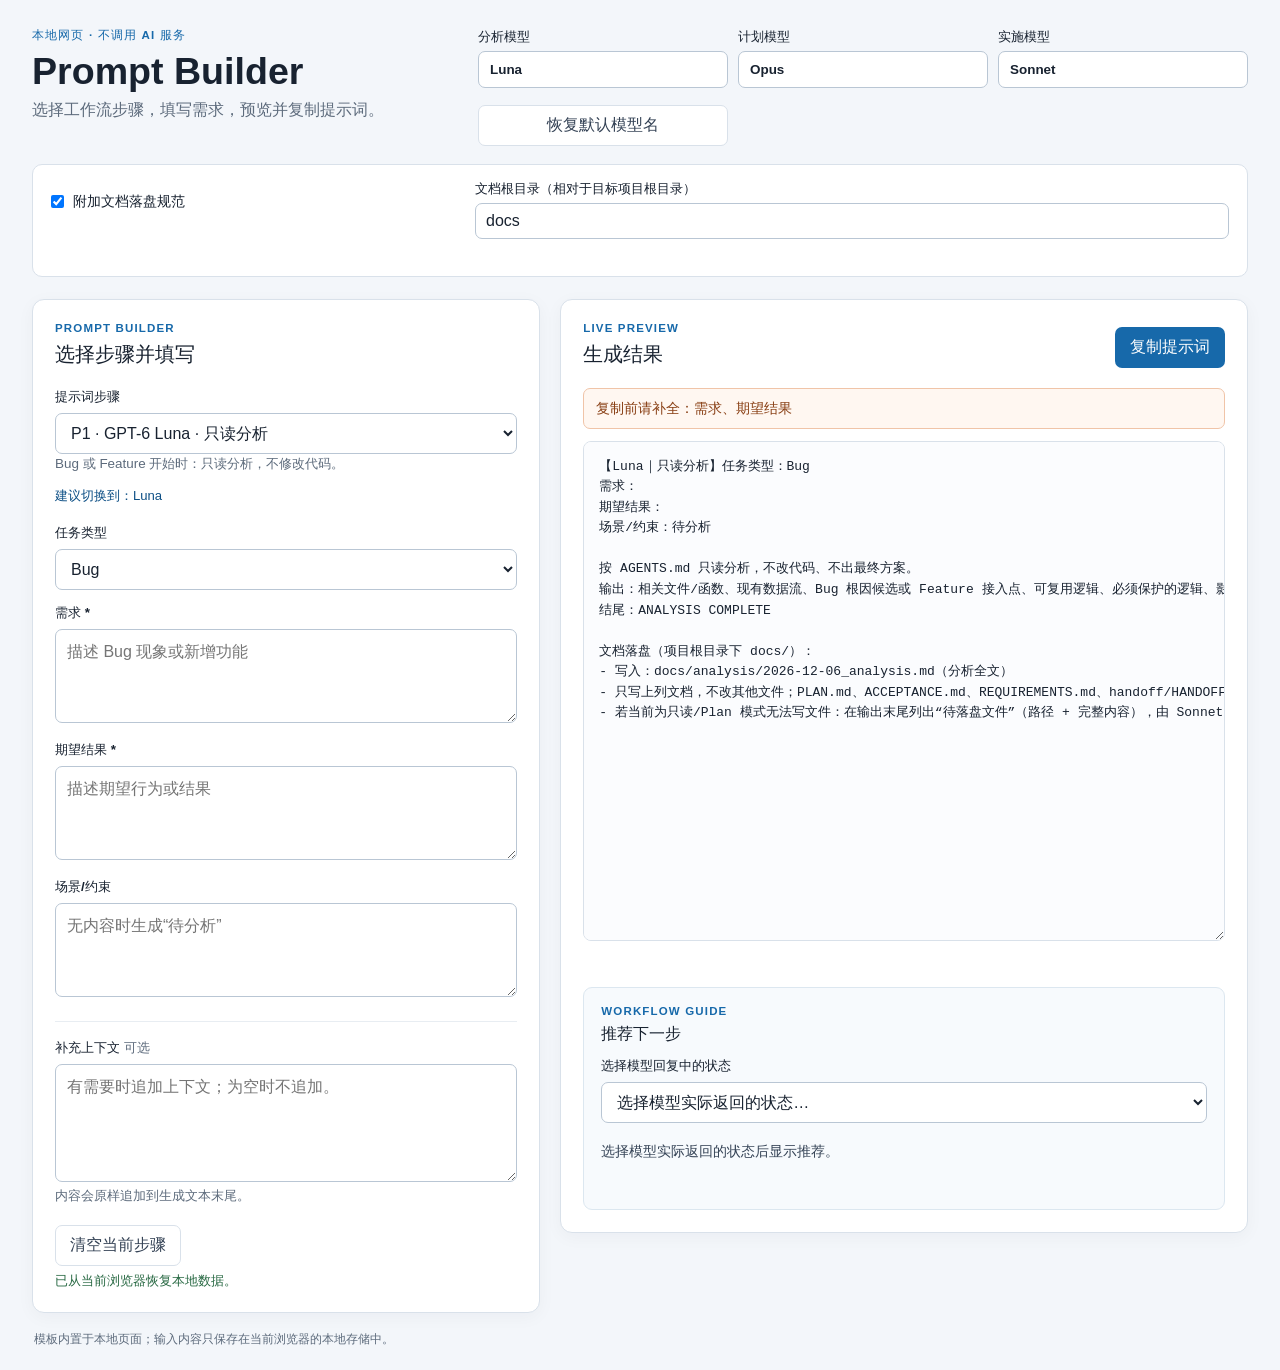
==== app/index.html @ 2aa8c2e6 "Initial commit" ====
<!doctype html>
<html lang="zh-CN">
<head>
  <meta charset="utf-8">
  <meta name="viewport" content="width=device-width, initial-scale=1">
  <meta name="color-scheme" content="light">
  <title>Prompt Builder</title>
  <link rel="stylesheet" href="style.css">
  <script defer src="templates.js"></script>
  <script defer src="app.js"></script>
</head>
<body>
  <div id="app" class="page-shell">
    <header class="page-header">
      <div>
        <p class="eyebrow">本地网页 · 不调用 AI 服务</p>
        <h1>Prompt Builder</h1>
        <p class="subtitle">选择工作流步骤，填写需求，预览并复制提示词。</p>
      </div>
      <div class="model-settings" aria-label="模型名称设置">
        <label>分析模型<input id="model-analyst" autocomplete="off" maxlength="80"></label>
        <label>计划模型<input id="model-planner" autocomplete="off" maxlength="80"></label>
        <label>实施模型<input id="model-implementer" autocomplete="off" maxlength="80"></label>
        <button id="reset-models" class="button button-quiet" type="button">恢复默认模型名</button>
      </div>
    </header>

    <section class="doc-settings" aria-label="文档落盘规范设置">
      <label class="doc-toggle-label" for="doc-rules-toggle">
        <input id="doc-rules-toggle" type="checkbox">
        附加文档落盘规范
      </label>
      <div class="doc-root-field">
        <label class="field-label" for="docs-root">文档根目录（相对于目标项目根目录）</label>
        <input id="docs-root" class="control" type="text" value="docs" autocomplete="off" spellcheck="false">
        <p id="docs-root-notice" class="help-text" role="status" aria-live="polite"></p>
      </div>
    </section>

    <main class="workspace">
      <section class="panel editor-panel" aria-labelledby="editor-heading">
        <div class="panel-heading">
          <div>
            <p class="eyebrow">PROMPT BUILDER</p>
            <h2 id="editor-heading">选择步骤并填写</h2>
          </div>
        </div>

        <label class="field-label" for="step-select">提示词步骤</label>
        <select id="step-select" class="control"></select>
        <p id="step-description" class="help-text"></p>
        <p id="role-hint" class="role-hint"></p>

        <div id="step-fields" class="step-fields"></div>

        <div class="context-block">
          <label class="field-label" for="extra-context">补充上下文 <span class="optional">可选</span></label>
          <textarea id="extra-context" class="control" rows="4" placeholder="有需要时追加上下文；为空时不追加。"></textarea>
          <p class="help-text">内容会原样追加到生成文本末尾。</p>
        </div>

        <div class="editor-actions">
          <button id="clear-step" class="button button-quiet" type="button">清空当前步骤</button>
          <button id="write-agents" class="button button-secondary" type="button" hidden>选择 AGENTS.md 并回写</button>
        </div>
        <p id="storage-status" class="status-text" role="status" aria-live="polite"></p>
      </section>

      <section class="panel output-panel" aria-labelledby="preview-heading">
        <div class="preview-heading-row">
          <div>
            <p class="eyebrow">LIVE PREVIEW</p>
            <h2 id="preview-heading">生成结果</h2>
          </div>
          <button id="copy-prompt" class="button button-primary" type="button">复制提示词</button>
        </div>
        <div id="validation-message" class="validation-message" role="alert" hidden></div>
        <textarea id="prompt-preview" class="preview" aria-label="提示词预览" spellcheck="false" readonly></textarea>
        <p id="copy-status" class="status-text" role="status" aria-live="polite"></p>

        <section class="recommendation" aria-labelledby="recommend-heading">
          <div>
            <p class="eyebrow">WORKFLOW GUIDE</p>
            <h3 id="recommend-heading">推荐下一步</h3>
          </div>
          <label class="field-label" for="status-select">选择模型回复中的状态</label>
          <select id="status-select" class="control"></select>
          <div id="recommend-result" class="recommend-result" aria-live="polite">
            选择当前步骤后，再选择模型实际返回的状态。
          </div>
          <button id="go-next" class="button button-secondary" type="button" hidden></button>
        </section>
      </section>
    </main>

    <dialog id="write-dialog" class="write-dialog">
      <form method="dialog" class="dialog-content">
        <h2>确认回写 AGENTS.md</h2>
        <p id="write-summary" class="help-text"></p>
        <div class="diff-grid">
          <section><h3>原规则</h3><pre id="old-rules" class="diff-box"></pre></section>
          <section><h3>新规则</h3><pre id="new-rules" class="diff-box"></pre></section>
        </div>
        <p class="warning-text">确认后只写入目标规则章节。建议先使用临时文件验证。</p>
        <div class="dialog-actions">
          <button id="cancel-write" class="button button-quiet" type="button">取消</button>
          <button id="confirm-write" class="button button-primary" type="button">确认写入</button>
        </div>
      </form>
    </dialog>

    <footer class="page-footer">模板内置于本地页面；输入内容只保存在当前浏览器的本地存储中。</footer>
  </div>
</body>
</html>
---- app/style.css ----
:root {
  font-family: "Segoe UI", "Microsoft YaHei", sans-serif;
  color: #182230;
  background: #f3f6fa;
  font-synthesis: none;
  text-rendering: optimizeLegibility;
  --blue: #1769aa;
  --blue-dark: #0d4f85;
  --border: #d9e1ea;
  --muted: #5d6b7c;
  --panel: #fff;
}

* { box-sizing: border-box; }
body { margin: 0; min-width: 320px; }
button, input, select, textarea { font: inherit; }
button { cursor: pointer; }
.page-shell { max-width: 1440px; margin: 0 auto; padding: 28px 32px 22px; }
.page-header { display: flex; justify-content: space-between; gap: 28px; align-items: flex-start; margin-bottom: 22px; }
h1, h2, h3, p { margin-top: 0; }
h1 { font-size: clamp(1.7rem, 3vw, 2.35rem); margin-bottom: 7px; }
h2 { font-size: 1.25rem; margin: 0; }
h3 { font-size: 1rem; margin-bottom: 12px; }
.subtitle { color: var(--muted); margin-bottom: 0; }
.eyebrow { color: var(--blue); font-size: .72rem; font-weight: 750; letter-spacing: .1em; margin-bottom: 7px; }
.model-settings { display: grid; grid-template-columns: repeat(3, minmax(125px, 1fr)); gap: 10px; min-width: min(620px, 55vw); }
.model-settings label, .field-label { display: block; font-size: .84rem; font-weight: 650; margin-bottom: 7px; }
.model-settings input { width: 100%; margin-top: 5px; }
.doc-settings { display: grid; grid-template-columns: minmax(220px, .7fr) minmax(320px, 1.3fr); gap: 18px; align-items: start; margin: -4px 0 22px; padding: 15px 18px; border: 1px solid var(--border); border-radius: 10px; background: #fff; }
.doc-toggle-label { display: flex; align-items: center; gap: 9px; min-height: 42px; font-size: .9rem; font-weight: 650; }
.doc-toggle-label input { width: auto; margin: 0; }
.doc-root-field .field-label { margin-bottom: 5px; }
.doc-root-field .control { padding: 8px 10px; }
.doc-root-field .help-text { min-height: 1.25em; margin: 5px 0 0; }
.workspace { display: grid; grid-template-columns: minmax(320px, .85fr) minmax(440px, 1.15fr); gap: 20px; align-items: start; }
.panel { min-width: 0; background: var(--panel); border: 1px solid var(--border); border-radius: 12px; padding: 22px; box-shadow: 0 4px 18px rgb(24 34 48 / 4%); }
.panel-heading, .preview-heading-row { display: flex; justify-content: space-between; align-items: center; gap: 12px; margin-bottom: 20px; }
.control, input { width: 100%; border: 1px solid #b9c6d4; border-radius: 7px; background: #fff; color: inherit; padding: 10px 11px; }
.control:focus, input:focus, button:focus-visible { outline: 3px solid rgb(23 105 170 / 22%); outline-offset: 1px; border-color: var(--blue); }
textarea.control { resize: vertical; min-height: 90px; line-height: 1.5; }
.step-fields { margin-top: 19px; }
.step-description, .help-text { color: var(--muted); font-size: .84rem; line-height: 1.5; }
.step-description { margin: 8px 0 5px; }
.role-hint { color: var(--blue-dark); font-size: .82rem; margin: 0 0 8px; }
.field { margin: 14px 0; }
.field textarea { min-height: 74px; }
.field-label .optional { color: var(--muted); font-weight: 400; }
.context-block { border-top: 1px solid #e8edf2; margin-top: 20px; padding-top: 17px; }
.editor-actions { display: flex; flex-wrap: wrap; gap: 10px; margin-top: 18px; }
.button { border: 1px solid transparent; border-radius: 7px; padding: 9px 14px; font-weight: 650; transition: background .12s ease, border-color .12s ease; }
.button-primary { color: #fff; background: var(--blue); }
.button-primary:hover { background: var(--blue-dark); }
.button-secondary { color: var(--blue-dark); background: #eaf3fb; border-color: #c7ddef; }
.button-secondary:hover { background: #dbeefa; }
.button-quiet { color: #344255; background: #fff; border-color: var(--border); }
.button-quiet:hover { background: #f4f7fa; }
.preview-heading-row { align-items: flex-end; }
.preview { width: 100%; min-height: 500px; resize: vertical; border: 1px solid var(--border); border-radius: 8px; padding: 15px; color: #182230; background: #fbfcfe; font: 13px/1.58 Consolas, "Cascadia Code", monospace; white-space: pre; overflow: auto; }
.validation-message { margin: 0 0 12px; border: 1px solid #f0c4a8; background: #fff7f1; color: #883e13; padding: 10px 12px; border-radius: 7px; font-size: .88rem; }
.status-text { min-height: 1.2em; margin: 6px 0 0; color: #286943; font-size: .83rem; }
.recommendation { margin-top: 20px; padding: 17px; border: 1px solid #dce7f0; border-radius: 9px; background: #f7fafd; }
.recommendation .control { margin-bottom: 12px; }
.recommend-result { color: #344255; min-height: 2.7em; font-size: .9rem; line-height: 1.5; margin: 6px 0 12px; }
.list-row { display: grid; grid-template-columns: 1fr auto; gap: 8px; margin: 8px 0; }
.list-row input { min-width: 0; }
.add-row { margin-top: 4px; }
.write-dialog { width: min(1000px, calc(100% - 28px)); max-height: 90vh; padding: 0; border: 1px solid var(--border); border-radius: 12px; box-shadow: 0 20px 70px rgb(0 0 0 / 25%); }
.write-dialog::backdrop { background: rgb(12 22 34 / 55%); }
.dialog-content { padding: 22px; }
.diff-grid { display: grid; grid-template-columns: 1fr 1fr; gap: 12px; }
.diff-box { min-height: 180px; max-height: 38vh; overflow: auto; white-space: pre-wrap; overflow-wrap: anywhere; padding: 12px; border: 1px solid var(--border); border-radius: 7px; background: #f8fafc; font: 12px/1.5 Consolas, monospace; }
.warning-text { color: #80520b; font-size: .85rem; }
.dialog-actions { display: flex; justify-content: flex-end; gap: 10px; }
.page-footer { color: var(--muted); font-size: .78rem; padding: 18px 2px 0; }
@media (max-width: 950px) {
  .page-header { display: block; }
  .model-settings { margin-top: 20px; min-width: 0; }
  .workspace { grid-template-columns: 1fr; }
  .preview { min-height: 360px; }
}
@media (max-width: 560px) {
  .page-shell { padding: 18px 12px; }
  .panel { padding: 16px; }
  .model-settings { grid-template-columns: 1fr; }
  .doc-settings { grid-template-columns: 1fr; }
  .preview-heading-row { align-items: flex-start; flex-direction: column; }
  .diff-grid { grid-template-columns: 1fr; }
}
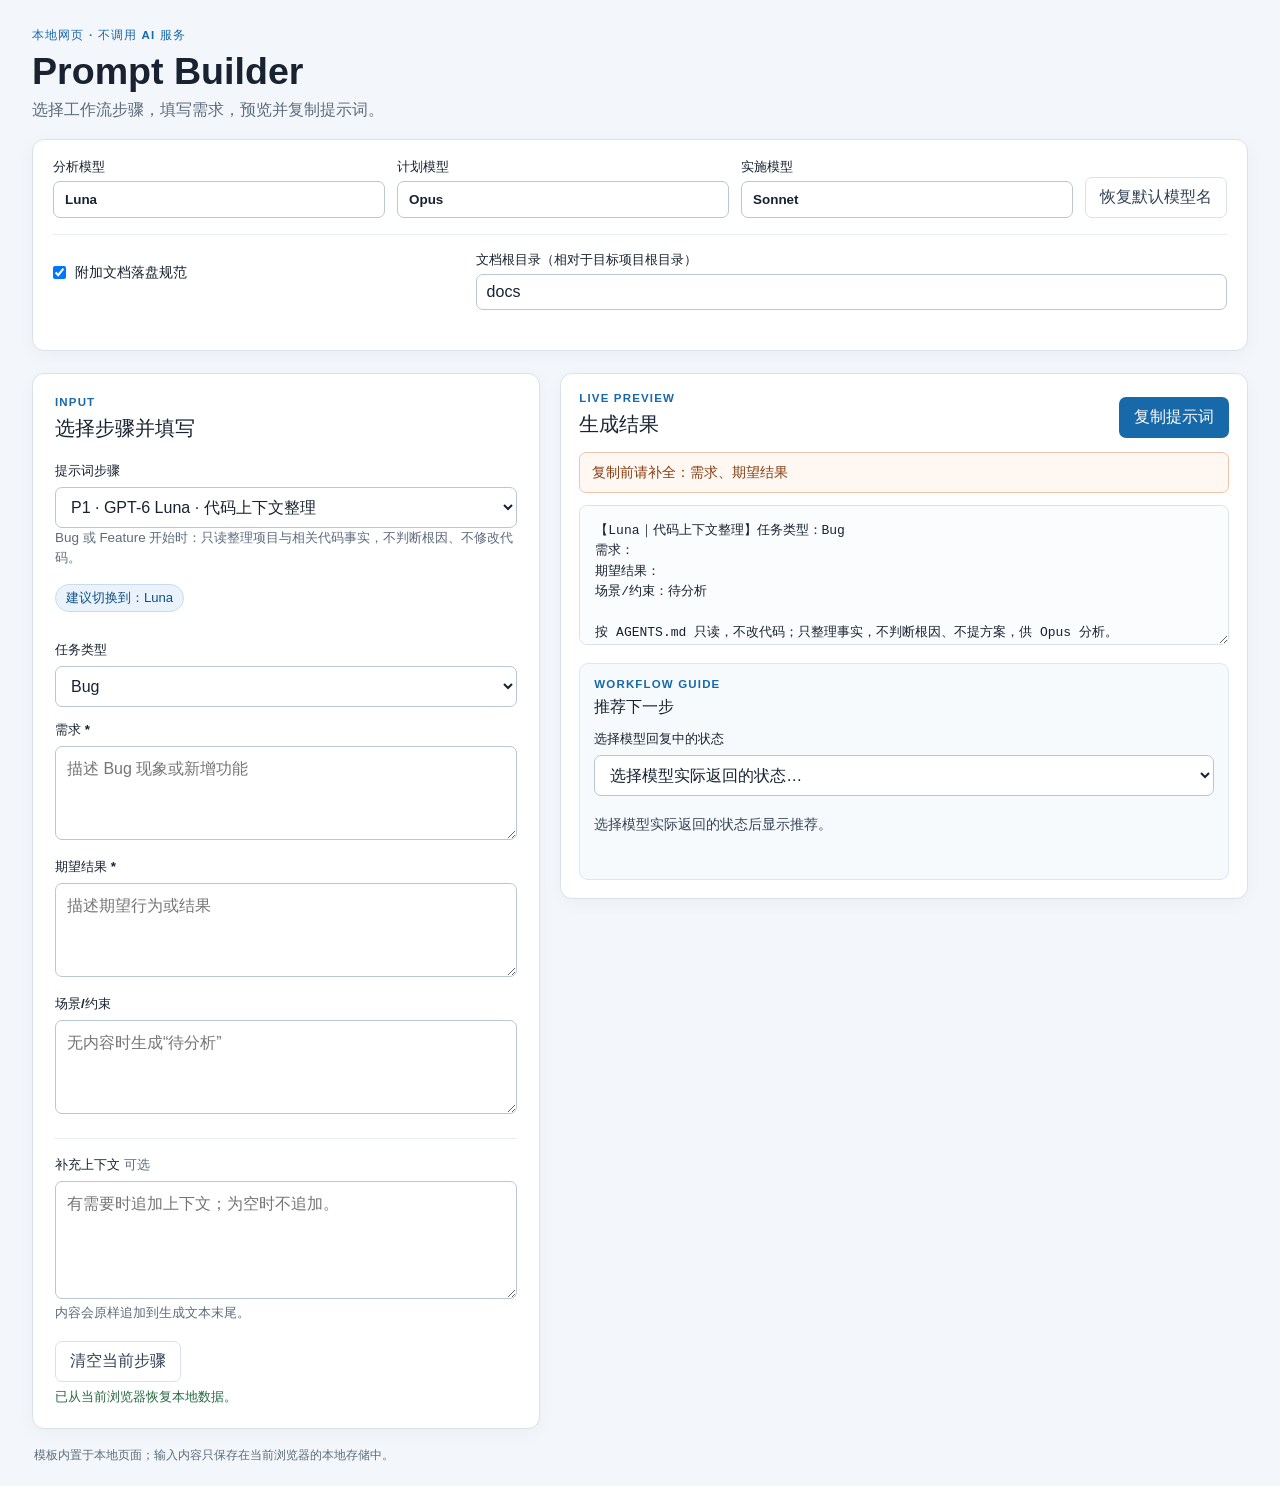
==== commit 800d1c60: "modify UI" ====
--- a/app/index.html
+++ b/app/index.html
@@ -17,31 +17,34 @@
         <h1>Prompt Builder</h1>
         <p class="subtitle">选择工作流步骤，填写需求，预览并复制提示词。</p>
       </div>
+    </header>
+
+    <div class="global-settings">
       <div class="model-settings" aria-label="模型名称设置">
         <label>分析模型<input id="model-analyst" autocomplete="off" maxlength="80"></label>
         <label>计划模型<input id="model-planner" autocomplete="off" maxlength="80"></label>
         <label>实施模型<input id="model-implementer" autocomplete="off" maxlength="80"></label>
         <button id="reset-models" class="button button-quiet" type="button">恢复默认模型名</button>
       </div>
-    </header>
 
-    <section class="doc-settings" aria-label="文档落盘规范设置">
-      <label class="doc-toggle-label" for="doc-rules-toggle">
-        <input id="doc-rules-toggle" type="checkbox">
-        附加文档落盘规范
-      </label>
-      <div class="doc-root-field">
-        <label class="field-label" for="docs-root">文档根目录（相对于目标项目根目录）</label>
-        <input id="docs-root" class="control" type="text" value="docs" autocomplete="off" spellcheck="false">
-        <p id="docs-root-notice" class="help-text" role="status" aria-live="polite"></p>
-      </div>
-    </section>
+      <section class="doc-settings" aria-label="文档落盘规范设置">
+        <label class="doc-toggle-label" for="doc-rules-toggle">
+          <input id="doc-rules-toggle" type="checkbox">
+          附加文档落盘规范
+        </label>
+        <div class="doc-root-field">
+          <label class="field-label" for="docs-root">文档根目录（相对于目标项目根目录）</label>
+          <input id="docs-root" class="control" type="text" value="docs" autocomplete="off" spellcheck="false">
+          <p id="docs-root-notice" class="help-text" role="status" aria-live="polite"></p>
+        </div>
+      </section>
+    </div>
 
     <main class="workspace">
       <section class="panel editor-panel" aria-labelledby="editor-heading">
         <div class="panel-heading">
           <div>
-            <p class="eyebrow">PROMPT BUILDER</p>
+            <p class="eyebrow">INPUT</p>
             <h2 id="editor-heading">选择步骤并填写</h2>
           </div>
         </div>
--- a/app/style.css
+++ b/app/style.css
@@ -16,17 +16,20 @@
 button, input, select, textarea { font: inherit; }
 button { cursor: pointer; }
 .page-shell { max-width: 1440px; margin: 0 auto; padding: 28px 32px 22px; }
-.page-header { display: flex; justify-content: space-between; gap: 28px; align-items: flex-start; margin-bottom: 22px; }
+.page-header { display: block; margin-bottom: 18px; }
 h1, h2, h3, p { margin-top: 0; }
 h1 { font-size: clamp(1.7rem, 3vw, 2.35rem); margin-bottom: 7px; }
 h2 { font-size: 1.25rem; margin: 0; }
 h3 { font-size: 1rem; margin-bottom: 12px; }
 .subtitle { color: var(--muted); margin-bottom: 0; }
 .eyebrow { color: var(--blue); font-size: .72rem; font-weight: 750; letter-spacing: .1em; margin-bottom: 7px; }
-.model-settings { display: grid; grid-template-columns: repeat(3, minmax(125px, 1fr)); gap: 10px; min-width: min(620px, 55vw); }
-.model-settings label, .field-label { display: block; font-size: .84rem; font-weight: 650; margin-bottom: 7px; }
-.model-settings input { width: 100%; margin-top: 5px; }
-.doc-settings { display: grid; grid-template-columns: minmax(220px, .7fr) minmax(320px, 1.3fr); gap: 18px; align-items: start; margin: -4px 0 22px; padding: 15px 18px; border: 1px solid var(--border); border-radius: 10px; background: #fff; }
+.global-settings { display: grid; gap: 16px; margin: 0 0 22px; padding: 18px 20px; border: 1px solid var(--border); border-radius: 12px; background: #fff; box-shadow: 0 4px 18px rgb(24 34 48 / 4%); }
+.model-settings { display: grid; grid-template-columns: repeat(3, minmax(0, 1fr)) auto; gap: 12px; align-items: end; min-width: 0; }
+.model-settings label { display: block; min-width: 0; font-size: .84rem; font-weight: 650; margin: 0; }
+.field-label { display: block; font-size: .84rem; font-weight: 650; margin-bottom: 7px; }
+.model-settings input { width: 100%; min-width: 0; margin-top: 5px; }
+.model-settings .button { align-self: end; min-height: 40px; white-space: nowrap; }
+.doc-settings { display: grid; grid-template-columns: minmax(220px, .7fr) minmax(320px, 1.3fr); gap: 18px; align-items: start; margin: 0; padding: 16px 0 0; border: 0; border-top: 1px solid #e8edf2; border-radius: 0; background: transparent; }
 .doc-toggle-label { display: flex; align-items: center; gap: 9px; min-height: 42px; font-size: .9rem; font-weight: 650; }
 .doc-toggle-label input { width: auto; margin: 0; }
 .doc-root-field .field-label { margin-bottom: 5px; }
@@ -34,14 +37,16 @@
 .doc-root-field .help-text { min-height: 1.25em; margin: 5px 0 0; }
 .workspace { display: grid; grid-template-columns: minmax(320px, .85fr) minmax(440px, 1.15fr); gap: 20px; align-items: start; }
 .panel { min-width: 0; background: var(--panel); border: 1px solid var(--border); border-radius: 12px; padding: 22px; box-shadow: 0 4px 18px rgb(24 34 48 / 4%); }
+.output-panel { padding: 18px; }
 .panel-heading, .preview-heading-row { display: flex; justify-content: space-between; align-items: center; gap: 12px; margin-bottom: 20px; }
+.output-panel .preview-heading-row { margin-bottom: 14px; }
 .control, input { width: 100%; border: 1px solid #b9c6d4; border-radius: 7px; background: #fff; color: inherit; padding: 10px 11px; }
 .control:focus, input:focus, button:focus-visible { outline: 3px solid rgb(23 105 170 / 22%); outline-offset: 1px; border-color: var(--blue); }
 textarea.control { resize: vertical; min-height: 90px; line-height: 1.5; }
 .step-fields { margin-top: 19px; }
 .step-description, .help-text { color: var(--muted); font-size: .84rem; line-height: 1.5; }
 .step-description { margin: 8px 0 5px; }
-.role-hint { color: var(--blue-dark); font-size: .82rem; margin: 0 0 8px; }
+.role-hint { display: inline-flex; align-items: center; width: fit-content; max-width: 100%; color: var(--blue-dark); background: #eaf3fb; border: 1px solid #c7ddef; border-radius: 999px; padding: 4px 10px; font-size: .82rem; line-height: 1.4; margin: 2px 0 10px; }
 .field { margin: 14px 0; }
 .field textarea { min-height: 74px; }
 .field-label .optional { color: var(--muted); font-weight: 400; }
@@ -55,10 +60,11 @@
 .button-quiet { color: #344255; background: #fff; border-color: var(--border); }
 .button-quiet:hover { background: #f4f7fa; }
 .preview-heading-row { align-items: flex-end; }
-.preview { width: 100%; min-height: 500px; resize: vertical; border: 1px solid var(--border); border-radius: 8px; padding: 15px; color: #182230; background: #fbfcfe; font: 13px/1.58 Consolas, "Cascadia Code", monospace; white-space: pre; overflow: auto; }
+.preview { width: 100%; height: clamp(120px, calc(100vh - 760px), 170px); min-height: 0; resize: vertical; border: 1px solid var(--border); border-radius: 8px; padding: 15px; color: #182230; background: #fbfcfe; font: 13px/1.58 Consolas, "Cascadia Code", monospace; white-space: pre-wrap; overflow-wrap: anywhere; overflow-x: hidden; overflow-y: auto; }
+.output-panel > .status-text { min-height: 0; margin-top: 2px; }
 .validation-message { margin: 0 0 12px; border: 1px solid #f0c4a8; background: #fff7f1; color: #883e13; padding: 10px 12px; border-radius: 7px; font-size: .88rem; }
 .status-text { min-height: 1.2em; margin: 6px 0 0; color: #286943; font-size: .83rem; }
-.recommendation { margin-top: 20px; padding: 17px; border: 1px solid #dce7f0; border-radius: 9px; background: #f7fafd; }
+.recommendation { margin-top: 14px; padding: 14px; border: 1px solid #dce7f0; border-radius: 9px; background: #f7fafd; }
 .recommendation .control { margin-bottom: 12px; }
 .recommend-result { color: #344255; min-height: 2.7em; font-size: .9rem; line-height: 1.5; margin: 6px 0 12px; }
 .list-row { display: grid; grid-template-columns: 1fr auto; gap: 8px; margin: 8px 0; }
@@ -72,16 +78,23 @@
 .warning-text { color: #80520b; font-size: .85rem; }
 .dialog-actions { display: flex; justify-content: flex-end; gap: 10px; }
 .page-footer { color: var(--muted); font-size: .78rem; padding: 18px 2px 0; }
+@media (min-width: 1200px) {
+  .output-panel { position: sticky; top: 16px; }
+}
 @media (max-width: 950px) {
-  .page-header { display: block; }
-  .model-settings { margin-top: 20px; min-width: 0; }
+  .global-settings { gap: 14px; padding: 16px; }
+  .model-settings { grid-template-columns: repeat(2, minmax(0, 1fr)); min-width: 0; }
+  .model-settings .button { grid-column: 1 / -1; justify-self: start; }
+  .doc-settings { grid-template-columns: 1fr; gap: 8px; }
   .workspace { grid-template-columns: 1fr; }
-  .preview { min-height: 360px; }
+  .preview { height: auto; min-height: 360px; }
 }
 @media (max-width: 560px) {
   .page-shell { padding: 18px 12px; }
   .panel { padding: 16px; }
+  .global-settings { padding: 14px; }
   .model-settings { grid-template-columns: 1fr; }
+  .model-settings .button { width: 100%; }
   .doc-settings { grid-template-columns: 1fr; }
   .preview-heading-row { align-items: flex-start; flex-direction: column; }
   .diff-grid { grid-template-columns: 1fr; }
